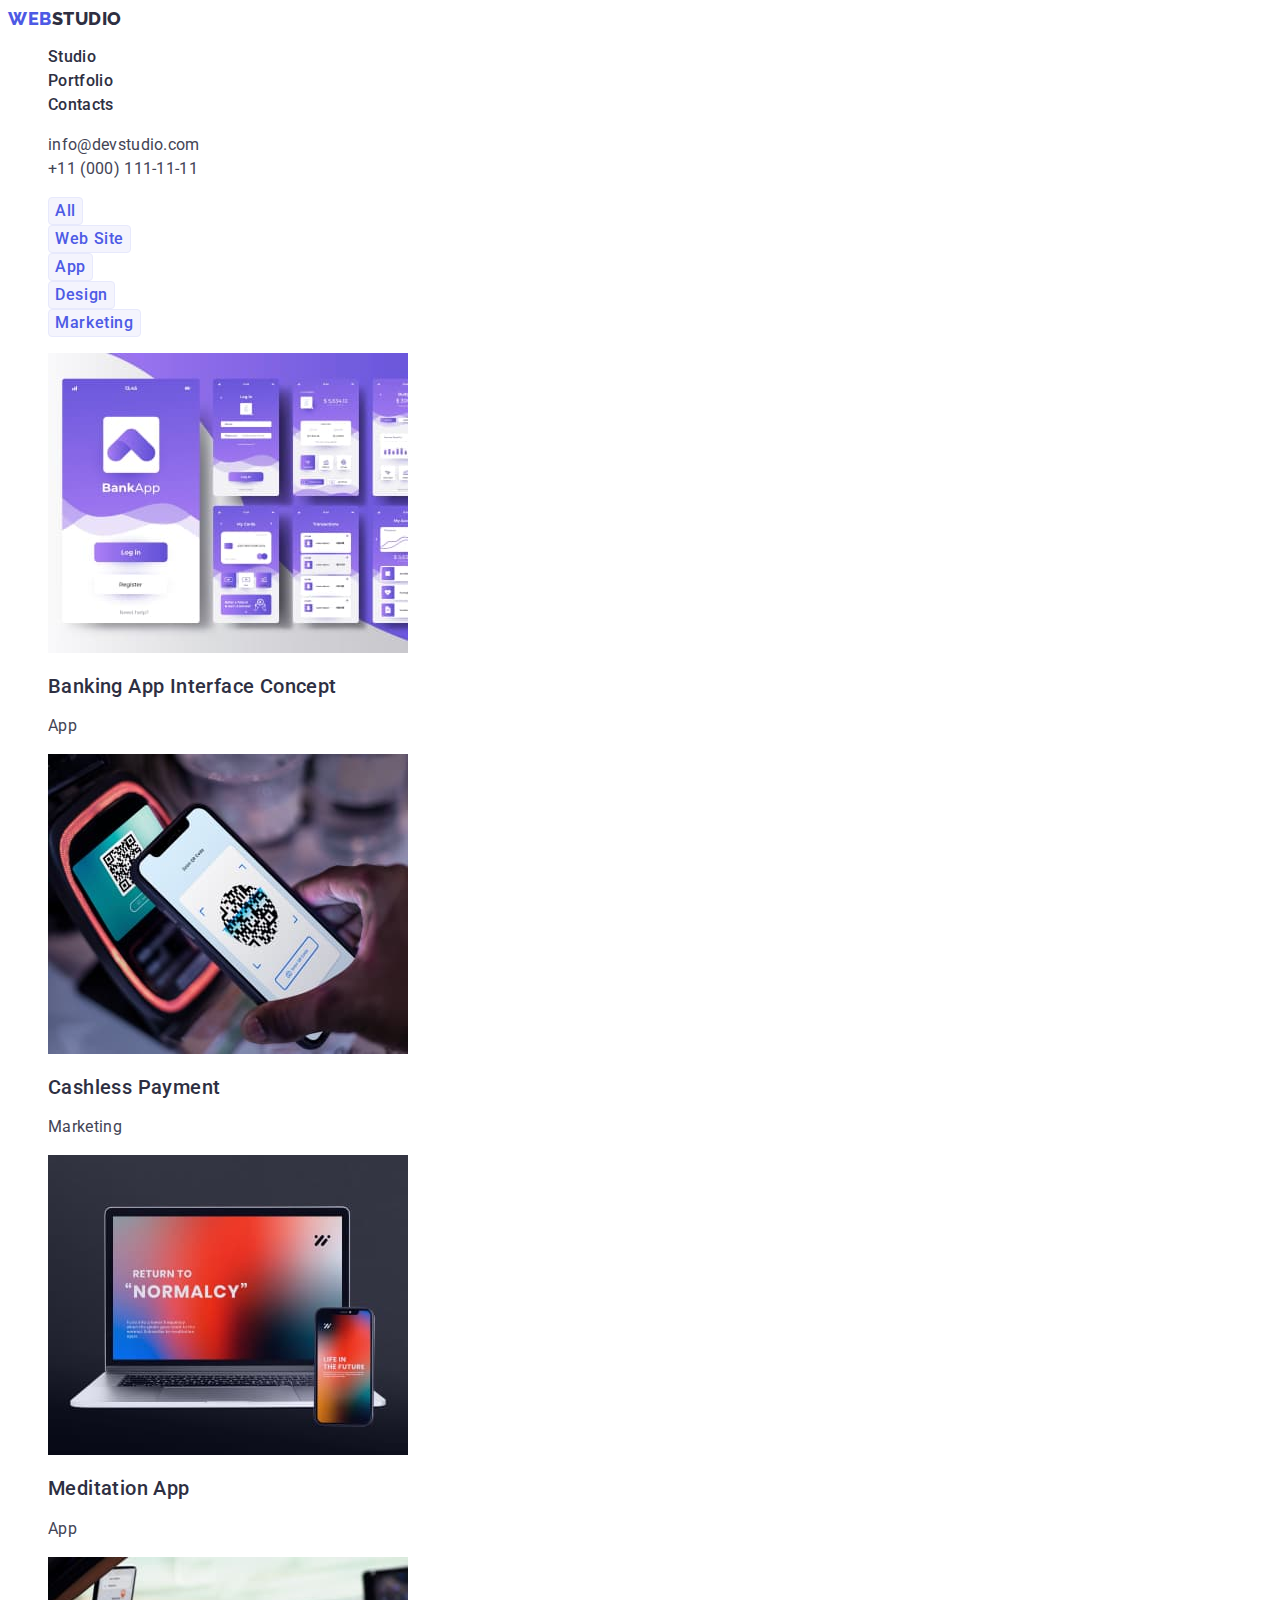
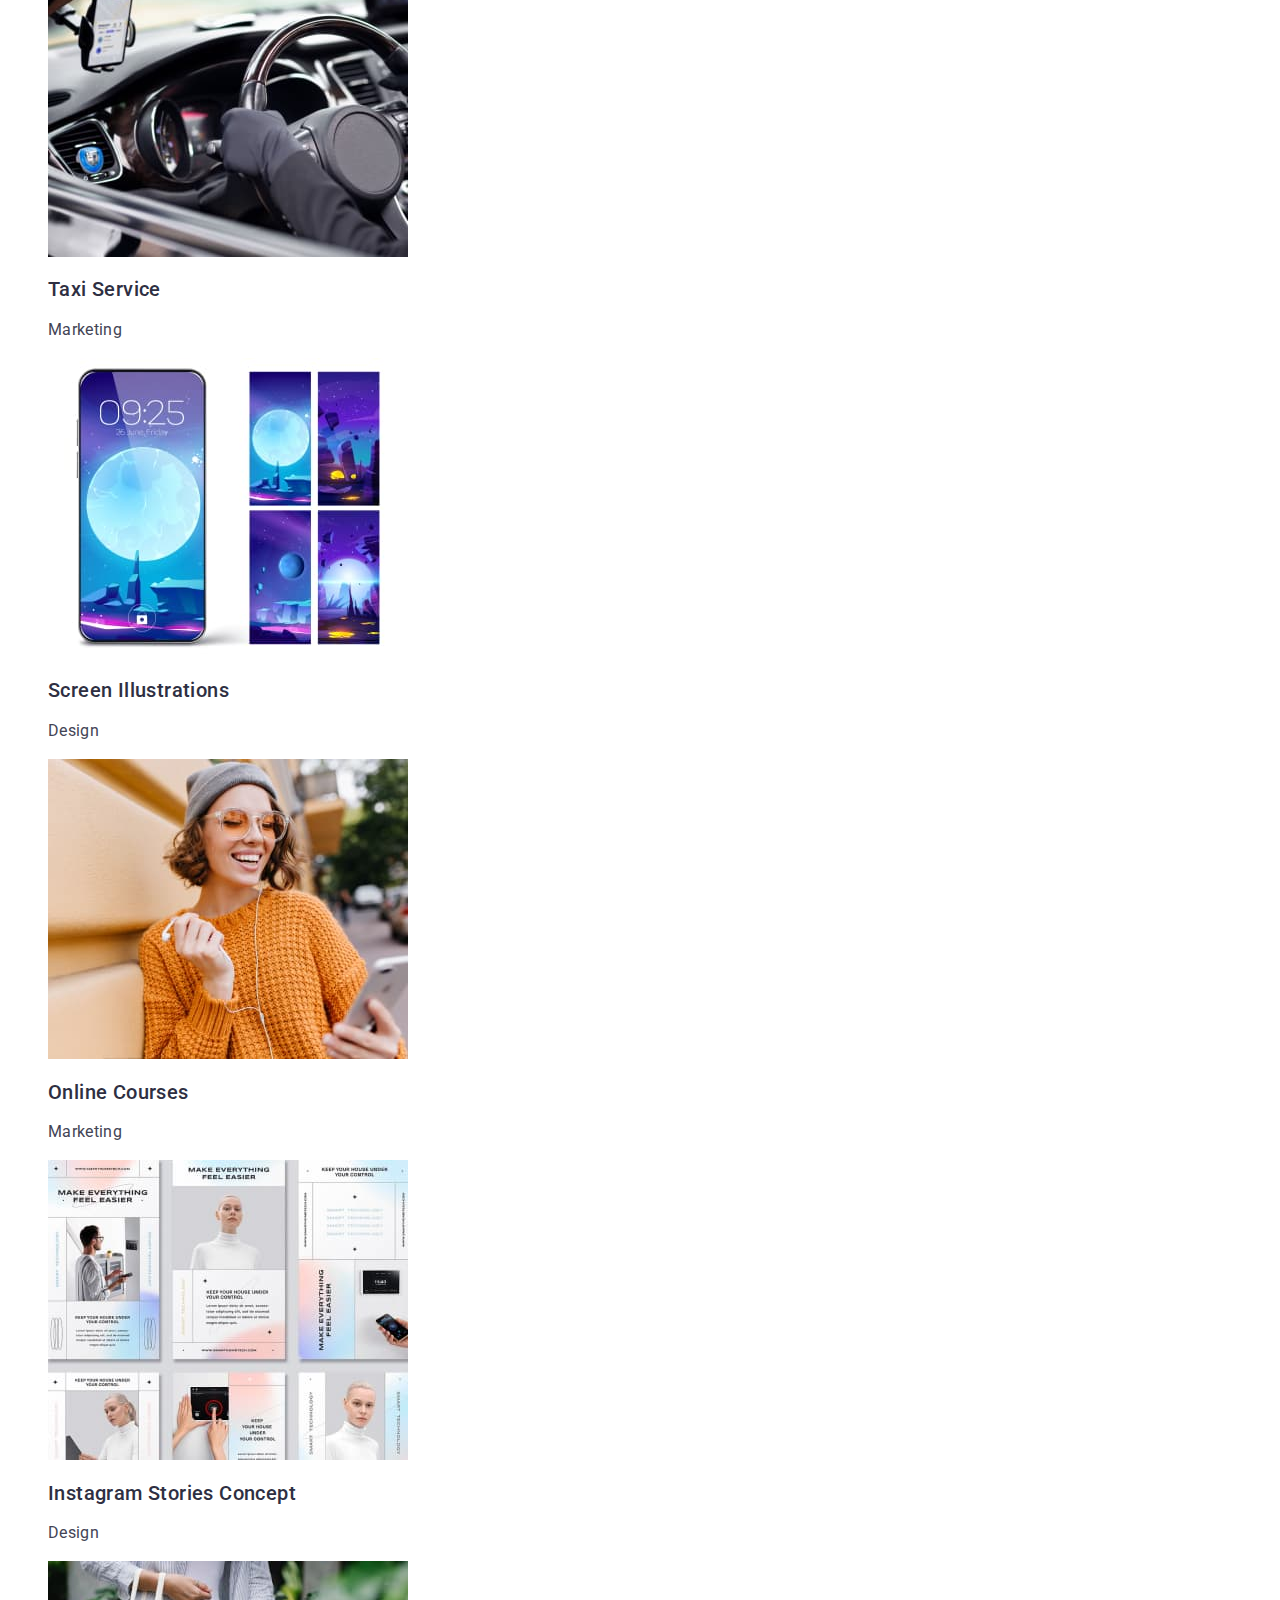
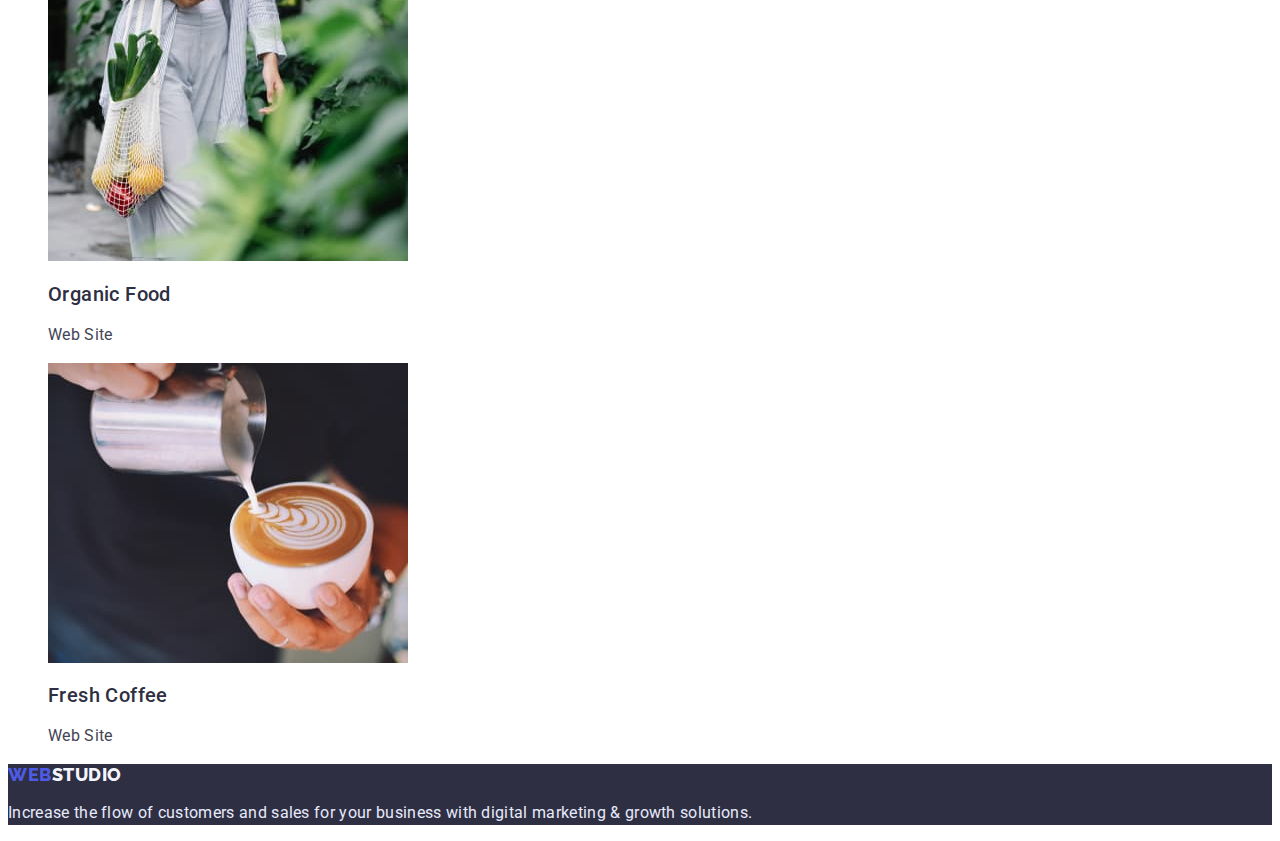
==== portfolio.html @ 59fc8929 "Initial commit" ====
<!DOCTYPE html>
<html lang="en">

<head>
    <meta charset="UTF-8">
    <meta http-equiv="X-UA-Compatible" content="IE=edge">
    <meta name="viewport" content="width=device-width, initial-scale=1.0">
    <title>Webstudio</title>
    <link rel="preconnect" href="https://fonts.googleapis.com">
    <link rel="preconnect" href="https://fonts.gstatic.com" crossorigin>
    <link href="https://fonts.googleapis.com/css2?family=Raleway:wght@800&display=swap" rel="stylesheet">
    <link rel="preconnect" href="https://fonts.googleapis.com">
    <link rel="preconnect" href="https://fonts.gstatic.com" crossorigin>
    <link href="https://fonts.googleapis.com/css2?family=Roboto:wght@400;500;700;900&display=swap" rel="stylesheet">
    <link rel="stylesheet" href="./css/styles.css">
</head>

<body>
    <header>
        <nav>
            <a href="./index.html" class="logo link">Web<span class="accent">Studio</span></a>
            <ul class="header-nav list">
                <li><a class="our-links link" href="./index.html">Studio</a></li>
                <li><a class="our-links link" href="./portfolio.html">Portfolio</a></li>
                <li><a class="our-links link" href="./index.html">Contacts</a></li>
            </ul>
        </nav>
        <address class="contacts-addresses">
            <ul class="contact-list list">
                <li><a class="contact link" href="mailto:info@devstudio.com">info@devstudio.com</a></li>
                <li><a class="contact link" href="tel:+110001111111">+11 (000) 111-11-11</a></li>
            </ul>
        </address>
    </header>
    <main>
        <section>
            <h1 hidden>filter</h1>
            <ul class="buttons-list list">
                <li class="list"><button class="btns" type="button">All</button></li>
                <li class="list"><button class="btns" type="button">Web Site</button></li>
                <li class="list"><button class="btns" type="button">App</button></li>
                <li class="list"><button class="btns" type="button">Design</button></li>
                <li class="list"><button class="btns" type="button">Marketing</button></li>
            </ul>

            <ul class="portfolio list">
                <li>
                    <a class="link" href=""><img src="./images/concept.jpg" alt="Banking App Interface Concept"
                            width="360" height="300">
                        <h2 class="apps-header">Banking App Interface Concept</h2>
                        <p class="apps-desc">App</p>
                    </a>
                </li>
                <li>
                    <a class="link" href=""><img src="./images/payment.jpg" alt="Cashless payment" width="360"
                            height="300">
                        <h2 class="apps-header">Cashless Payment</h2>
                        <p class="apps-desc">Marketing</p>
                    </a>
                </li>
                <li>
                    <a class="link" href=""><img src="./images/meditation.jpg" alt="Meditaion app in devices screen"
                            width="360" height="300">
                        <h2 class="apps-header">Meditation App</h2>
                        <p class="apps-desc">App</p>
                    </a>
                </li>
                <li>
                    <a class="link" href=""><img src="./images/taxiservice.jpg" alt="taxi salon" width="360"
                            height="300">
                        <h2 class="apps-header">Taxi Service</h2>
                        <p class="apps-desc">Marketing</p>
                    </a>
                </li>
                <li>
                    <a class="link" href=""><img src="./images/illustrations.jpg"
                            alt="Screen illustrations in phone screen" width="360" height="300">
                        <h2 class="apps-header">Screen Illustrations</h2>
                        <p class="apps-desc">Design</p>
                    </a>
                </li>
                <li>
                    <a class="link" href=""><img src="./images/courses.jpg" alt="Girl joined the couces by her phone"
                            width="360" height="300">
                        <h2 class="apps-header">Online Courses</h2>
                        <p class="apps-desc">Marketing</p>
                    </a>
                </li>
                <li>
                    <a class="link" href=""><img src="./images/stories.jpg" alt="Instagram stories concept" width="360"
                            height="300">
                        <h2 class="apps-header">Instagram Stories Concept</h2>
                        <p class="apps-desc">Design</p>
                    </a>
                </li>
                <li>
                    <a class="link" href=""><img src="./images/food.jpg" alt="Woman carries a bag of vegetables"
                            width="360" height="300">
                        <h2 class="apps-header">Organic Food</h2>
                        <p class="apps-desc">Web Site</p>
                    </a>
                </li>
                <li>
                    <a class="link" href=""><img src="./images/coffee.jpg" alt="A man pours coffee into a mug"
                            width="360" height="300">
                        <h2 class="apps-header">Fresh Coffee</h2>
                        <p class="apps-desc">Web Site</p>
                    </a>
                </li>
            </ul>
        </section>
    </main>
    <footer class="footer">
        <a class="footer-logo link" href="./index.html">Web<span class="second-accent">Studio</span></a>
        <p class="footer-paragraph">Increase the flow of customers and sales for your business with digital marketing &
            growth solutions.</p>
    </footer>
</body>

</html>
---- css/styles.css ----
:root {
    --brand-color: #4d5ae5;
    --second-color: #2E2F42;
    --third-color: #434455;
    --fourth-color: #404bbf;
    --fifth-color: #FFFFFF;
    --sixth-color: #F4F4FD;
    --seventh-color: #E7E9FC;
}
body {
    font-family: 'Roboto', sans-serif;
    color: #434455;
    
}
.logo {
    font-family: 'Raleway', sans-serif;
        font-weight: 800;
        font-size: 18px;
        line-height: 1.17;
    color:var(--brand-color);
    letter-spacing: 0.03em;
    text-transform: uppercase
}
.link {
    text-decoration: none;
}
.accent {
    color:var(--second-color);
}
.list {
    list-style: none;
}
.header-nav .our-links {
    font-family: 'Roboto', sans-serif;
font-weight: 500;
font-size: 16px;
line-height: 1.5;
letter-spacing: 0.02em;
color:var(--second-color);
text-decoration: none;
}

.header-nav .our-links:is(:hover, :focus) {
    color: var(--fourth-color);
}
.contacts-addresses {
font-style: normal;
}
.contact {
    font-family: 'Roboto', sans-serif;
font-size: 16px;
line-height: 1.5;
letter-spacing: 0.02em;
color: var(--third-color);
text-decoration: none;
}
.contact-list .contact:is(:hover, :focus) {
    color: var(--fourth-color);
}
.section-blue {
    background: var(--second-color);
}

.main-header {
    font-family: 'Roboto', sans-serif;
font-weight: 700;
font-size: 56px;
line-height: 1.07;
letter-spacing: 0.02em;
color: var(--fifth-color);
text-align: center;
}

.order-btn {
    font-family: 'Roboto', sans-serif;
        font-weight: 500;
        font-size: 16px;
        line-height: 1.5;
        letter-spacing: 0.04em;
        color: var(--fifth-color);
        background-color: var(--fourth-color);
        cursor: pointer;
        border-radius: 4px;
}
.order-btn:is(:hover, :focus) {
    background-color: var(--sixth-color);
    color: var(--brand-color)
}
.about-us .header-about-us {
        font-weight: 500;
        font-size: 20px;
        line-height: 1.2;
        letter-spacing: 0.02em;
        color: var(--second-color);
}
.about-us .desc-about-us {
    font-size: 16px;
    line-height: 1.5;
    letter-spacing: 0.02em;
    color: var(--third-color);
}

.our-work .header-work {
font-weight: 700;
font-size: 36px;
line-height: 1.11;
letter-spacing: 0.02em;
color: var(--second-color);
text-align: center;
text-transform: capitalize;
}
.team {
background-color: var(--sixth-color);
}
.team .team-header {
        font-weight: 700;
        font-size: 36px;
        line-height: 1.11;
        text-align: center;
        letter-spacing: 0.02em;
        text-transform: capitalize;
        color: var(--second-color);
}
.team-list .header-about-us {
        font-weight: 500;
        font-size: 20px;
        line-height: 1.2;
        letter-spacing: 0.02em;
        color: var(--second-color);
}
.team-list .proffesion {
        font-size: 16px;
        line-height: 1.5;
        letter-spacing: 0.02em;
        color: var(--third-color);
}
.footer {
    background-color: var(--second-color);
}
.footer-logo {
    font-family: 'Raleway', sans-serif;
        font-weight: 800;
        font-size: 18px;
        line-height: 1.17;
        letter-spacing: 0.03em;
color: var(--brand-color);
        text-decoration: none;
        text-transform: uppercase;
}
.footer-paragraph {
        font-size: 16px;
        line-height: 1.5;
        letter-spacing: 0.02em;
        color: var(--seventh-color);
}
.second-accent {
    color: var(--sixth-color);
}
.buttons-list .btns {
    font-family: 'Roboto', sans-serif;
        font-weight: 500;
        font-size: 16px;
        line-height: 1.5;
        letter-spacing: 0.04em;
        color: var(--brand-color);
        background-color: var(--sixth-color);
        border: 1px solid var(--seventh-color);
        border-radius: 4px;
        cursor: pointer;
}
.buttons-list .btns:is(:hover, :focus) {
color: var(--fifth-color);
background-color: var(--fourth-color) ;
}
.apps-header {
    font-weight: 500;
    font-size: 20px;
    line-height: 1.2;
    letter-spacing: 0.02em;
    color: var(--second-color);
}
.portfolio .apps-desc {
        font-size: 16px;
        line-height: 1.5;
        letter-spacing: 0.02em;
        color: var(--third-color);
}
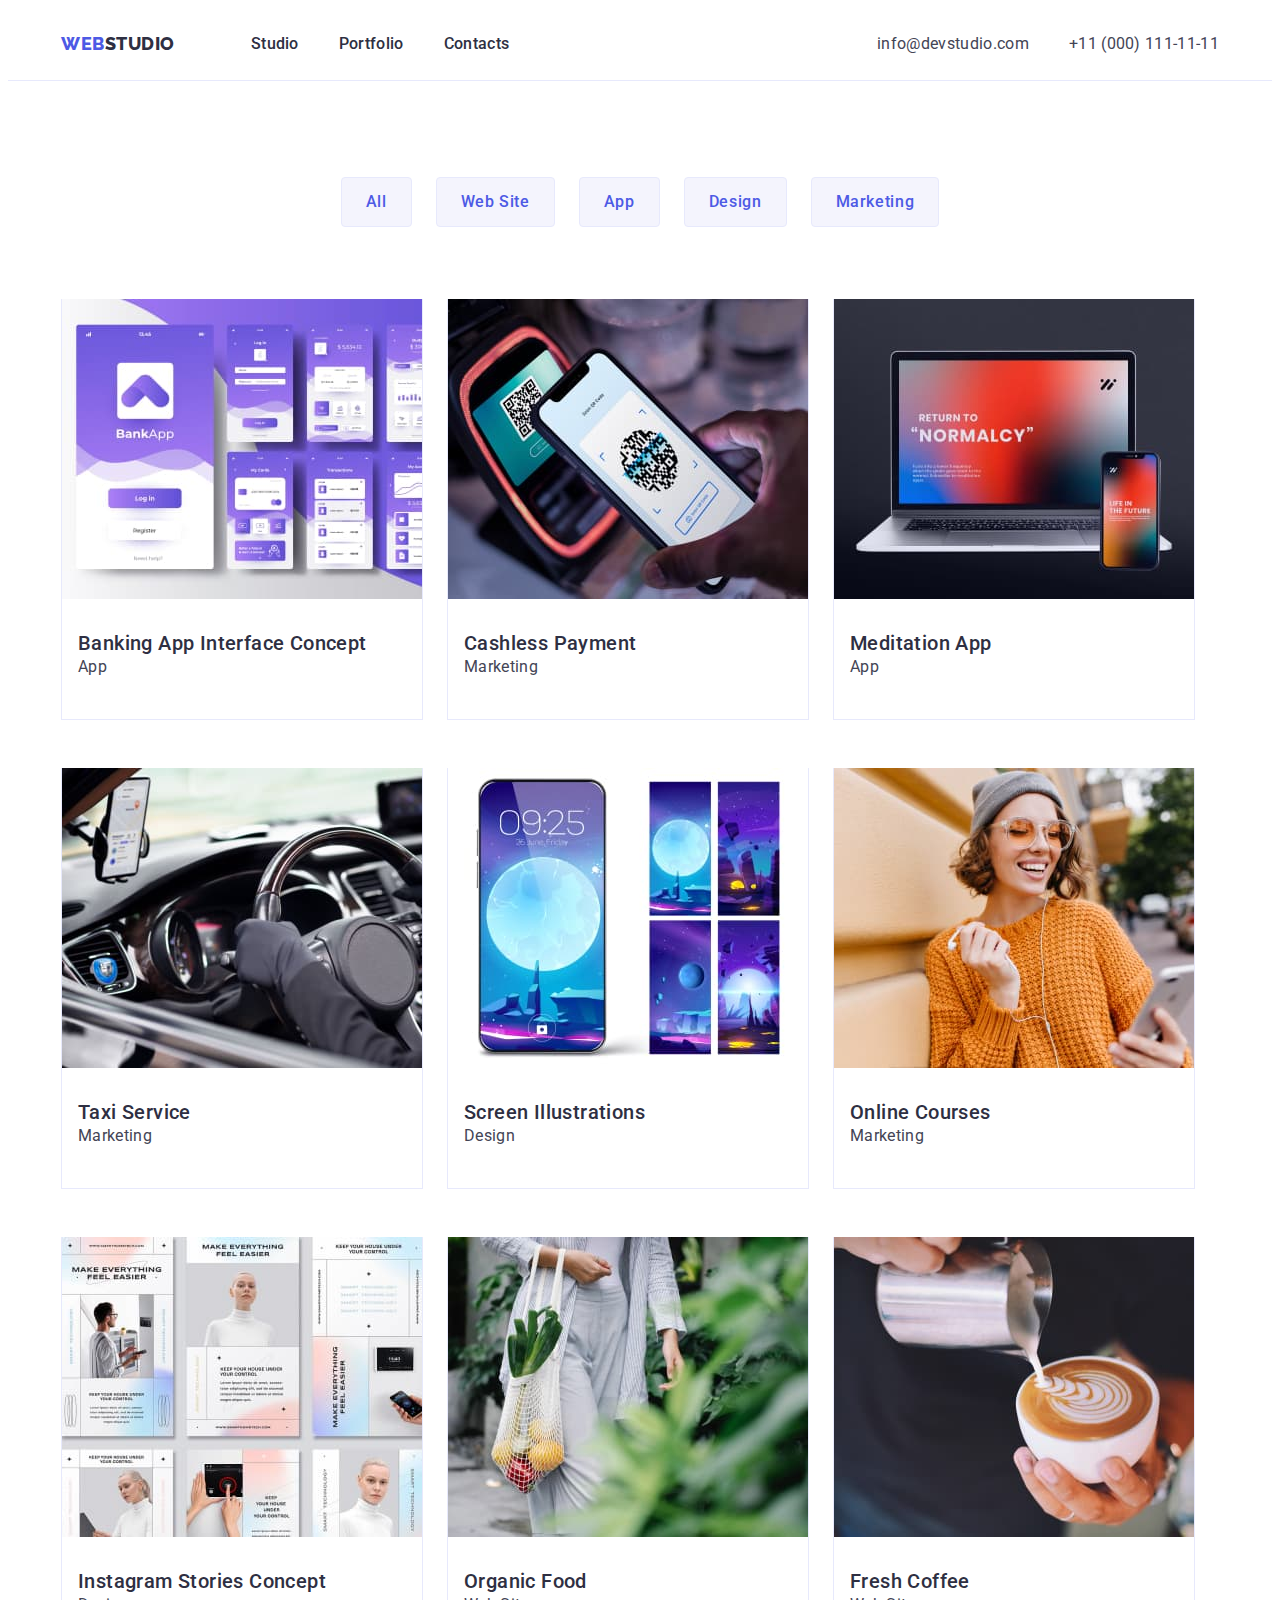
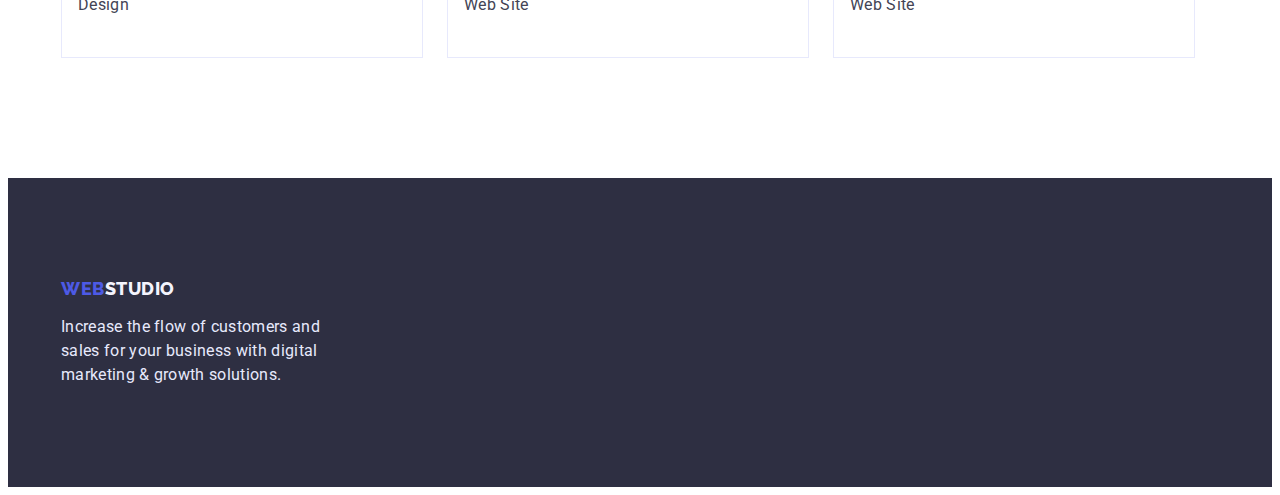
==== commit 0f3df0f2: "index.html" ====
--- a/portfolio.html
+++ b/portfolio.html
@@ -16,104 +16,131 @@
 </head>
 
 <body>
-    <header>
-        <nav>
-            <a href="./index.html" class="logo link">Web<span class="accent">Studio</span></a>
-            <ul class="header-nav list">
-                <li><a class="our-links link" href="./index.html">Studio</a></li>
-                <li><a class="our-links link" href="./portfolio.html">Portfolio</a></li>
-                <li><a class="our-links link" href="./index.html">Contacts</a></li>
-            </ul>
-        </nav>
-        <address class="contacts-addresses">
-            <ul class="contact-list list">
-                <li><a class="contact link" href="mailto:info@devstudio.com">info@devstudio.com</a></li>
-                <li><a class="contact link" href="tel:+110001111111">+11 (000) 111-11-11</a></li>
-            </ul>
-        </address>
+    <header class="header">
+        <div class="container header-container">
+            <nav class="header-navigate">
+                <a href="./index.html" class="logo link">Web<span class="accent">Studio</span></a>
+                <ul class="header-nav list">
+                    <li><a class="our-links link" href="./index.html">Studio</a></li>
+                    <li><a class="our-links link" href="./portfolio.html">Portfolio</a></li>
+                    <li><a class="our-links link" href="">Contacts</a></li>
+                </ul>
+            </nav>
+            <address class="contacts-addresses">
+                <ul class="contact-list list">
+                    <li><a class="contact link" href="mailto:info@devstudio.com">info@devstudio.com</a></li>
+                    <li><a class="contact link" href="tel:+110001111111">+11 (000) 111-11-11</a></li>
+                </ul>
+            </address>
+        </div>
     </header>
     <main>
-        <section>
-            <h1 hidden>filter</h1>
-            <ul class="buttons-list list">
-                <li class="list"><button class="btns" type="button">All</button></li>
-                <li class="list"><button class="btns" type="button">Web Site</button></li>
-                <li class="list"><button class="btns" type="button">App</button></li>
-                <li class="list"><button class="btns" type="button">Design</button></li>
-                <li class="list"><button class="btns" type="button">Marketing</button></li>
-            </ul>
+        <section class="main-section">
+            <div class="container">
+                <h1 class="hidden-header">filter</h1>
+                <ul class="buttons-list list">
+                    <li class="list"><button class="btns" type="button">All</button></li>
+                    <li class="list"><button class="btns" type="button">Web Site</button></li>
+                    <li class="list"><button class="btns" type="button">App</button></li>
+                    <li class="list"><button class="btns" type="button">Design</button></li>
+                    <li class="list"><button class="btns" type="button">Marketing</button></li>
+                </ul>
 
-            <ul class="portfolio list">
-                <li>
-                    <a class="link" href=""><img src="./images/concept.jpg" alt="Banking App Interface Concept"
-                            width="360" height="300">
-                        <h2 class="apps-header">Banking App Interface Concept</h2>
-                        <p class="apps-desc">App</p>
-                    </a>
-                </li>
-                <li>
-                    <a class="link" href=""><img src="./images/payment.jpg" alt="Cashless payment" width="360"
-                            height="300">
-                        <h2 class="apps-header">Cashless Payment</h2>
-                        <p class="apps-desc">Marketing</p>
-                    </a>
-                </li>
-                <li>
-                    <a class="link" href=""><img src="./images/meditation.jpg" alt="Meditaion app in devices screen"
-                            width="360" height="300">
-                        <h2 class="apps-header">Meditation App</h2>
-                        <p class="apps-desc">App</p>
-                    </a>
-                </li>
-                <li>
-                    <a class="link" href=""><img src="./images/taxiservice.jpg" alt="taxi salon" width="360"
-                            height="300">
-                        <h2 class="apps-header">Taxi Service</h2>
-                        <p class="apps-desc">Marketing</p>
-                    </a>
-                </li>
-                <li>
-                    <a class="link" href=""><img src="./images/illustrations.jpg"
-                            alt="Screen illustrations in phone screen" width="360" height="300">
-                        <h2 class="apps-header">Screen Illustrations</h2>
-                        <p class="apps-desc">Design</p>
-                    </a>
-                </li>
-                <li>
-                    <a class="link" href=""><img src="./images/courses.jpg" alt="Girl joined the couces by her phone"
-                            width="360" height="300">
-                        <h2 class="apps-header">Online Courses</h2>
-                        <p class="apps-desc">Marketing</p>
-                    </a>
-                </li>
-                <li>
-                    <a class="link" href=""><img src="./images/stories.jpg" alt="Instagram stories concept" width="360"
-                            height="300">
-                        <h2 class="apps-header">Instagram Stories Concept</h2>
-                        <p class="apps-desc">Design</p>
-                    </a>
-                </li>
-                <li>
-                    <a class="link" href=""><img src="./images/food.jpg" alt="Woman carries a bag of vegetables"
-                            width="360" height="300">
-                        <h2 class="apps-header">Organic Food</h2>
-                        <p class="apps-desc">Web Site</p>
-                    </a>
-                </li>
-                <li>
-                    <a class="link" href=""><img src="./images/coffee.jpg" alt="A man pours coffee into a mug"
-                            width="360" height="300">
-                        <h2 class="apps-header">Fresh Coffee</h2>
-                        <p class="apps-desc">Web Site</p>
-                    </a>
-                </li>
-            </ul>
+                <ul class="portfolio list">
+                    <div class="portfolio-card">
+                        <li>
+                            <a class="link" href=""><img src="./images/concept.jpg" alt="Banking App Interface Concept"
+                                    width="360" height="300">
+                                <h2 class="apps-header">Banking App Interface Concept</h2>
+                                <p class="apps-desc">App</p>
+                            </a>
+                        </li>
+                    </div>
+                    <div class="portfolio-card">
+                        <li>
+                            <a class="link" href=""><img src="./images/payment.jpg" alt="Cashless payment" width="360"
+                                    height="300">
+                                <h2 class="apps-header">Cashless Payment</h2>
+                                <p class="apps-desc">Marketing</p>
+                            </a>
+                        </li>
+                    </div>
+                    <div class="portfolio-card">
+                        <li>
+                            <a class="link" href=""><img src="./images/meditation.jpg"
+                                    alt="Meditaion app in devices screen" width="360" height="300">
+                                <h2 class="apps-header">Meditation App</h2>
+                                <p class="apps-desc">App</p>
+                            </a>
+                        </li>
+                    </div>
+                    <div class="portfolio-card">
+                        <li>
+                            <a class="link" href=""><img src="./images/taxiservice.jpg" alt="taxi salon" width="360"
+                                    height="300">
+                                <h2 class="apps-header">Taxi Service</h2>
+                                <p class="apps-desc">Marketing</p>
+                            </a>
+                        </li>
+                    </div>
+                    <div class="portfolio-card">
+                        <li>
+                            <a class="link" href=""><img src="./images/illustrations.jpg"
+                                    alt="Screen illustrations in phone screen" width="360" height="300">
+                                <h2 class="apps-header">Screen Illustrations</h2>
+                                <p class="apps-desc">Design</p>
+                            </a>
+                        </li>
+                    </div>
+                    <div class="portfolio-card">
+                        <li>
+                            <a class="link" href=""><img src="./images/courses.jpg"
+                                    alt="Girl joined the couces by her phone" width="360" height="300">
+                                <h2 class="apps-header">Online Courses</h2>
+                                <p class="apps-desc">Marketing</p>
+                            </a>
+                        </li>
+                    </div>
+                    <div class="portfolio-card">
+                        <li>
+                            <a class="link" href=""><img src="./images/stories.jpg" alt="Instagram stories concept"
+                                    width="360" height="300">
+                                <h2 class="apps-header">Instagram Stories Concept</h2>
+                                <p class="apps-desc">Design</p>
+                            </a>
+                        </li>
+                    </div>
+                    <div class="portfolio-card">
+                        <li>
+                            <a class="link" href=""><img src="./images/food.jpg" alt="Woman carries a bag of vegetables"
+                                    width="360" height="300">
+                                <h2 class="apps-header">Organic Food</h2>
+                                <p class="apps-desc">Web Site</p>
+                            </a>
+                        </li>
+                    </div>
+                    <div class="portfolio-card">
+                        <li>
+                            <a class="link" href=""><img src="./images/coffee.jpg" alt="A man pours coffee into a mug"
+                                    width="360" height="300">
+                                <h2 class="apps-header">Fresh Coffee</h2>
+                                <p class="apps-desc">Web Site</p>
+                            </a>
+                        </li>
+                    </div>
+                </ul>
+            </div>
         </section>
     </main>
     <footer class="footer">
-        <a class="footer-logo link" href="./index.html">Web<span class="second-accent">Studio</span></a>
-        <p class="footer-paragraph">Increase the flow of customers and sales for your business with digital marketing &
-            growth solutions.</p>
+        <div class="container">
+            <a class="footer-logo link" href="./index.html">Web<span class="second-accent">Studio</span></a>
+            <p class="footer-paragraph">Increase the flow of customers and <br> sales for your business with digital
+                <br>
+                marketing &
+                growth solutions.
+            </p>
+        </div>
     </footer>
 </body>
 
--- a/css/styles.css
+++ b/css/styles.css
@@ -7,10 +7,45 @@
     --sixth-color: #F4F4FD;
     --seventh-color: #E7E9FC;
 }
+p, h1, h2, h3, h4, h5, h6 {
+    margin: 0;
+}
+ul {
+    padding-left: 0;
+    margin: 0;
+}
+button {
+    cursor: pointer;
+}
+address {
+    font-style: normal;
+}
 body {
     font-family: 'Roboto', sans-serif;
     color: #434455;
     
+}
+img {
+    display: block;
+}
+.header {
+    padding-top: 24px;
+    padding-bottom: 24px;
+    border-bottom: 1px solid #E7E9FC;
+}
+.container {
+    width: 1158px;
+padding-left: 15px;
+padding-right: 15px;
+margin: 0 auto;
+}
+.header-container {
+    display: flex;
+}
+.header-navigate {
+    display: flex;
+    align-items: center;
+    margin-right: auto;
 }
 .logo {
     font-family: 'Raleway', sans-serif;
@@ -19,7 +54,8 @@
         line-height: 1.17;
     color:var(--brand-color);
     letter-spacing: 0.03em;
-    text-transform: uppercase
+    text-transform: uppercase;
+    margin-right: 76px;
 }
 .link {
     text-decoration: none;
@@ -27,8 +63,20 @@
 .accent {
     color:var(--second-color);
 }
+.our-work-list {
+    display: flex;
+    margin-top: 72px;
+}
+.our-work-list li:not(:last-child) {
+    margin-right: 24px;
+}
 .list {
     list-style: none;
+}
+.header-nav {
+    display: flex;
+    margin-right: 332px;
+    gap: 40px;
 }
 .header-nav .our-links {
     font-family: 'Roboto', sans-serif;
@@ -54,13 +102,34 @@
 color: var(--third-color);
 text-decoration: none;
 }
+.contact-list {
+    display: flex;
+    gap: 40px;
+}
 .contact-list .contact:is(:hover, :focus) {
     color: var(--fourth-color);
 }
 .section-blue {
     background: var(--second-color);
-}
-
+    padding-top: 188px;
+    padding-bottom: 188px;
+}
+.about-us-section {
+    padding-top: 120px;
+    padding-bottom: 120px;
+}
+.hidden-header {
+    display: none;
+}
+.about-us {
+    display: flex;
+}
+.about-us-width {
+    min-width: 264px;
+}
+.about-us .aboutus-list-box:not(:last-child) {
+    margin-right: 24px;
+}
 .main-header {
     font-family: 'Roboto', sans-serif;
 font-weight: 700;
@@ -69,6 +138,8 @@
 letter-spacing: 0.02em;
 color: var(--fifth-color);
 text-align: center;
+max-width: 496px;
+margin: 0 auto;
 }
 
 .order-btn {
@@ -80,11 +151,20 @@
         color: var(--fifth-color);
         background-color: var(--fourth-color);
         cursor: pointer;
+        border: none;
         border-radius: 4px;
+        display: block;
+        margin: 48px auto 0 auto;
+        width: 169px;
+        height: 56px;
+        box-shadow: 0px 4px 4px rgba(0, 0, 0, 0.15);
 }
 .order-btn:is(:hover, :focus) {
     background-color: var(--sixth-color);
     color: var(--brand-color)
+}
+.header-about-us {
+    padding-top: 32px;
 }
 .about-us .header-about-us {
         font-weight: 500;
@@ -99,7 +179,12 @@
     letter-spacing: 0.02em;
     color: var(--third-color);
 }
-
+.proffesion {
+ padding-bottom: 32px;
+}
+.our-work {
+padding-bottom: 120px;
+}
 .our-work .header-work {
 font-weight: 700;
 font-size: 36px;
@@ -111,6 +196,9 @@
 }
 .team {
 background-color: var(--sixth-color);
+padding-top: 120px;
+padding-bottom: 120px;
+
 }
 .team .team-header {
         font-weight: 700;
@@ -121,12 +209,27 @@
         text-transform: capitalize;
         color: var(--second-color);
 }
+.team-list {
+    display: flex;
+    margin-top: 72px;
+}
+.team-card {
+    max-width: 264px;
+    background-color: #fff;
+    text-align: center;
+    border-radius: 0px 0px 4px 4px;
+}
+
+ .team-list .team-card:not(:last-child) {
+    margin-right: 24px;
+ }       
 .team-list .header-about-us {
         font-weight: 500;
         font-size: 20px;
         line-height: 1.2;
         letter-spacing: 0.02em;
         color: var(--second-color);
+        margin-bottom: 8px;
 }
 .team-list .proffesion {
         font-size: 16px;
@@ -136,6 +239,8 @@
 }
 .footer {
     background-color: var(--second-color);
+    padding-top: 100px;
+    padding-bottom: 100px;
 }
 .footer-logo {
     font-family: 'Raleway', sans-serif;
@@ -152,9 +257,20 @@
         line-height: 1.5;
         letter-spacing: 0.02em;
         color: var(--seventh-color);
+        margin-top: 16px;
 }
 .second-accent {
     color: var(--sixth-color);
+}
+.main-section {
+padding-top: 96px; 
+padding-bottom: 120px;   
+}       
+.buttons-list{
+    display: flex;
+    column-gap: 24px;
+    row-gap: 48px;
+    justify-content: center;
 }
 .buttons-list .btns {
     font-family: 'Roboto', sans-serif;
@@ -167,6 +283,8 @@
         border: 1px solid var(--seventh-color);
         border-radius: 4px;
         cursor: pointer;
+        padding: 12px 24px;
+        
 }
 .buttons-list .btns:is(:hover, :focus) {
 color: var(--fifth-color);
@@ -178,10 +296,37 @@
     line-height: 1.2;
     letter-spacing: 0.02em;
     color: var(--second-color);
-}
+    padding-top: 32px;
+    padding-left: 16px;
+}
+.portfolio {
+    display: flex;
+    margin-top: 72px;
+    flex-wrap: wrap;
+}
+.portfolio-card:not(:nth-child(3n+3)) {
+border-right: 1px solid #E7E9FC;
+border-bottom: 1px solid #E7E9FC;
+border-left: 1px solid #E7E9FC;
+width: 360px;
+height: 420px;
+margin-right: 24px;
+}
+.portfolio-card {
+    border-right: 1px solid #E7E9FC;
+        border-bottom: 1px solid #E7E9FC;
+        border-left: 1px solid #E7E9FC;
+        width: 360px;
+        height: 420px;
+}
+.portfolio-card:not(:nth-child(n+7)) {
+    margin-bottom: 48px ;
+}
+
 .portfolio .apps-desc {
         font-size: 16px;
         line-height: 1.5;
         letter-spacing: 0.02em;
         color: var(--third-color);
-}
+        padding-left: 16px;
+}
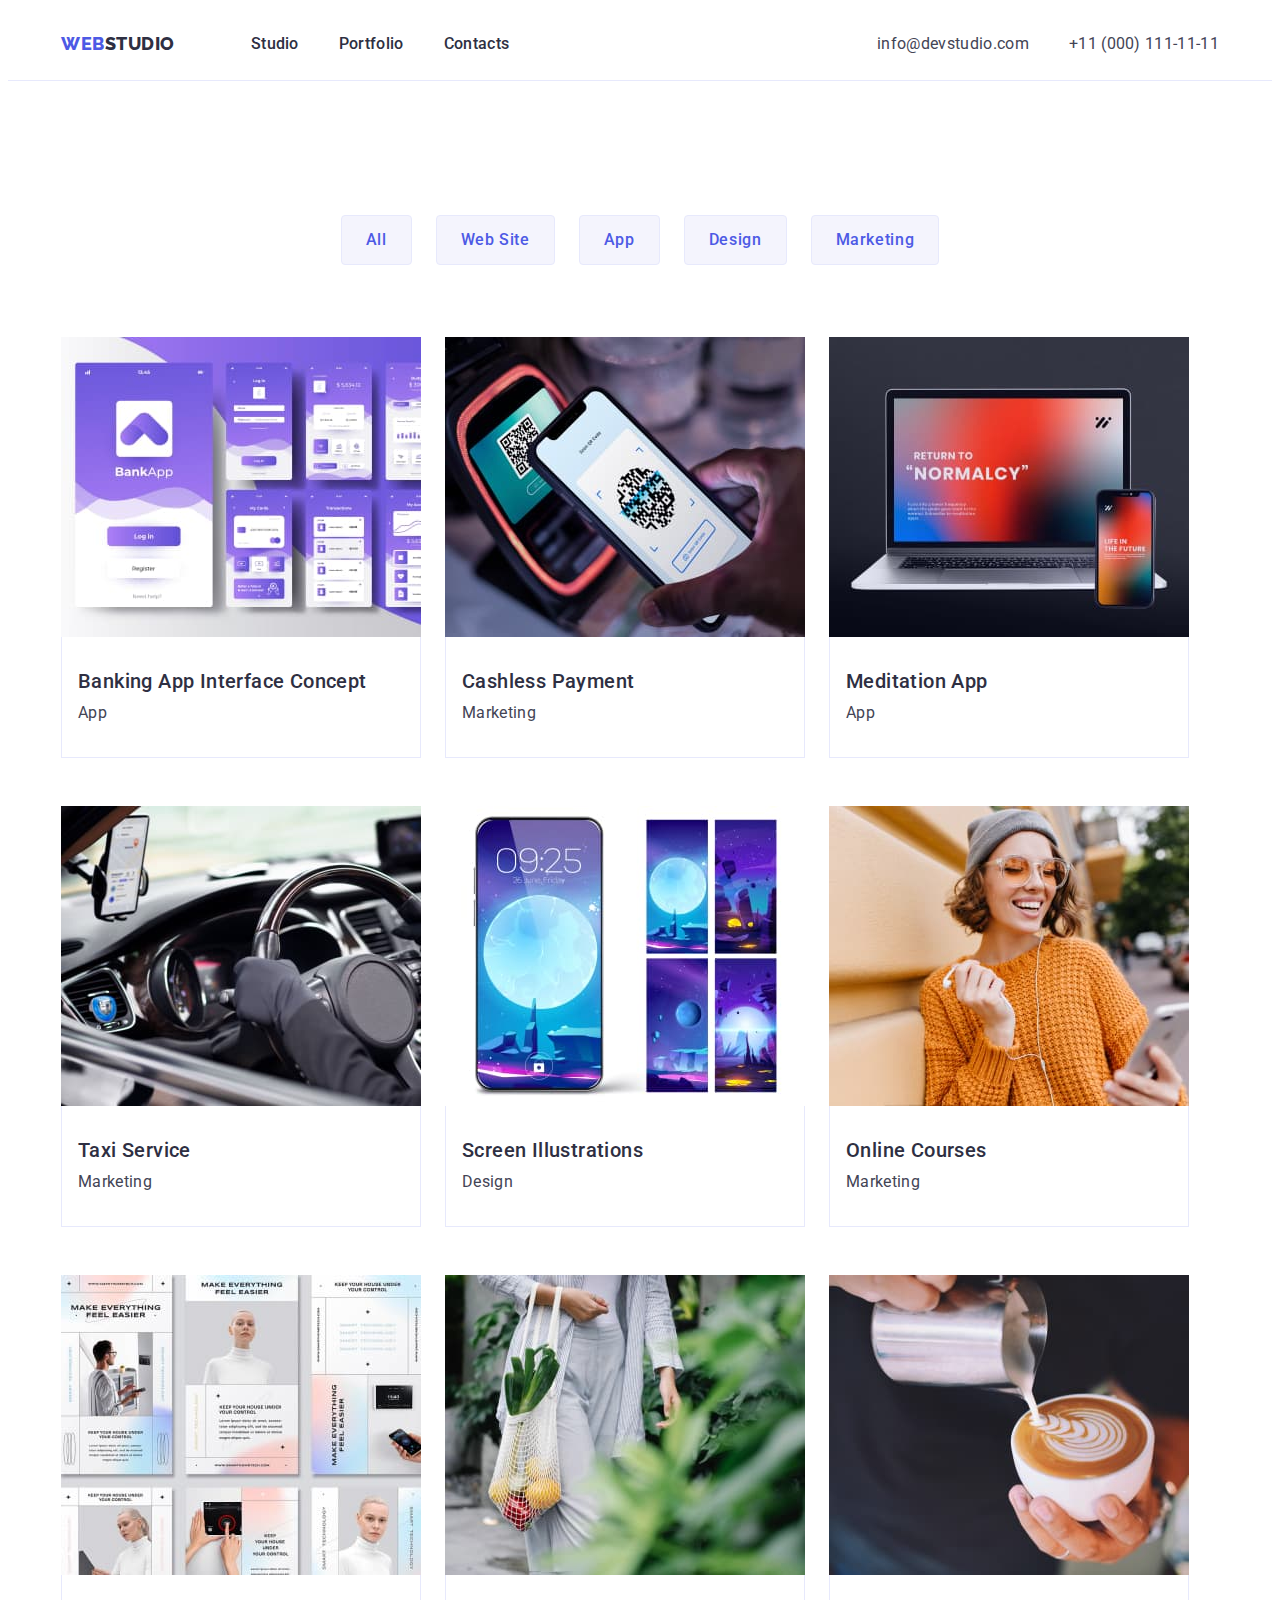
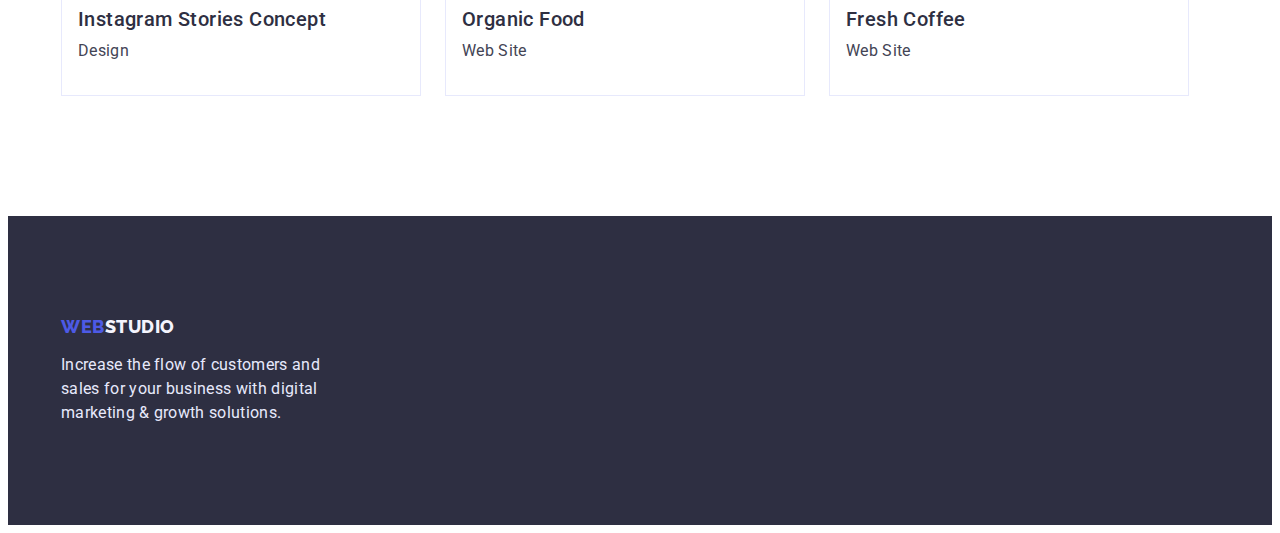
==== commit 41e762b6: "fixed 1" ====
--- a/portfolio.html
+++ b/portfolio.html
@@ -47,87 +47,88 @@
                 </ul>
 
                 <ul class="portfolio list">
-                    <div class="portfolio-card">
-                        <li>
-                            <a class="link" href=""><img src="./images/concept.jpg" alt="Banking App Interface Concept"
-                                    width="360" height="300">
+                    <li class="portfolio-card">
+                        <a class="link" href=""><img src="./images/concept.jpg" alt="Banking App Interface Concept"
+                                width="360" height="300">
+                            <div class="portfolio-box">
                                 <h2 class="apps-header">Banking App Interface Concept</h2>
                                 <p class="apps-desc">App</p>
-                            </a>
-                        </li>
-                    </div>
-                    <div class="portfolio-card">
-                        <li>
-                            <a class="link" href=""><img src="./images/payment.jpg" alt="Cashless payment" width="360"
-                                    height="300">
+                            </div>
+                        </a>
+                    </li>
+                    <li class="portfolio-card">
+                        <a class="link" href=""><img src="./images/payment.jpg" alt="Cashless payment" width="360"
+                                height="300">
+                            <div class="portfolio-box">
                                 <h2 class="apps-header">Cashless Payment</h2>
                                 <p class="apps-desc">Marketing</p>
-                            </a>
-                        </li>
-                    </div>
-                    <div class="portfolio-card">
-                        <li>
-                            <a class="link" href=""><img src="./images/meditation.jpg"
-                                    alt="Meditaion app in devices screen" width="360" height="300">
+                            </div>
+                        </a>
+                    </li>
+                    <li class="portfolio-card">
+                        <a class="link" href=""><img src="./images/meditation.jpg" alt="Meditaion app in devices screen"
+                                width="360" height="300">
+                            <div class="portfolio-box">
                                 <h2 class="apps-header">Meditation App</h2>
                                 <p class="apps-desc">App</p>
-                            </a>
-                        </li>
-                    </div>
-                    <div class="portfolio-card">
-                        <li>
-                            <a class="link" href=""><img src="./images/taxiservice.jpg" alt="taxi salon" width="360"
-                                    height="300">
+                            </div>
+                        </a>
+                    </li>
+                    <li class="portfolio-card">
+                        <a class="link" href=""><img src="./images/taxiservice.jpg" alt="taxi salon" width="360"
+                                height="300">
+                            <div class="portfolio-box">
                                 <h2 class="apps-header">Taxi Service</h2>
                                 <p class="apps-desc">Marketing</p>
-                            </a>
-                        </li>
-                    </div>
-                    <div class="portfolio-card">
-                        <li>
-                            <a class="link" href=""><img src="./images/illustrations.jpg"
-                                    alt="Screen illustrations in phone screen" width="360" height="300">
+                            </div>
+                        </a>
+                    </li>
+                    <li class="portfolio-card">
+                        <a class="link" href=""><img src="./images/illustrations.jpg"
+                                alt="Screen illustrations in phone screen" width="360" height="300">
+                            <div class="portfolio-box">
                                 <h2 class="apps-header">Screen Illustrations</h2>
                                 <p class="apps-desc">Design</p>
-                            </a>
-                        </li>
-                    </div>
-                    <div class="portfolio-card">
-                        <li>
-                            <a class="link" href=""><img src="./images/courses.jpg"
-                                    alt="Girl joined the couces by her phone" width="360" height="300">
+                            </div>
+                        </a>
+                    </li>
+                    <li class="portfolio-card">
+                        <a class="link" href=""><img src="./images/courses.jpg"
+                                alt="Girl joined the couces by her phone" width="360" height="300">
+                            <div class="portfolio-box">
                                 <h2 class="apps-header">Online Courses</h2>
                                 <p class="apps-desc">Marketing</p>
-                            </a>
-                        </li>
-                    </div>
-                    <div class="portfolio-card">
-                        <li>
-                            <a class="link" href=""><img src="./images/stories.jpg" alt="Instagram stories concept"
-                                    width="360" height="300">
+                            </div>
+                        </a>
+                    </li>
+                    <li class="portfolio-card">
+                        <a class="link" href=""><img src="./images/stories.jpg" alt="Instagram stories concept"
+                                width="360" height="300">
+                            <div class="portfolio-box">
                                 <h2 class="apps-header">Instagram Stories Concept</h2>
                                 <p class="apps-desc">Design</p>
-                            </a>
-                        </li>
-                    </div>
-                    <div class="portfolio-card">
-                        <li>
-                            <a class="link" href=""><img src="./images/food.jpg" alt="Woman carries a bag of vegetables"
-                                    width="360" height="300">
+                            </div>
+                        </a>
+                    </li>
+                    <li class="portfolio-card">
+                        <a class="link" href=""><img src="./images/food.jpg" alt="Woman carries a bag of vegetables"
+                                width="360" height="300">
+                            <div class="portfolio-box">
                                 <h2 class="apps-header">Organic Food</h2>
                                 <p class="apps-desc">Web Site</p>
-                            </a>
-                        </li>
-                    </div>
-                    <div class="portfolio-card">
-                        <li>
-                            <a class="link" href=""><img src="./images/coffee.jpg" alt="A man pours coffee into a mug"
-                                    width="360" height="300">
+                            </div>
+                        </a>
+                    </li>
+                    <li class="portfolio-card">
+
+                        <a class="link" href=""><img src="./images/coffee.jpg" alt="A man pours coffee into a mug"
+                                width="360" height="300">
+                            <div class="portfolio-box">
                                 <h2 class="apps-header">Fresh Coffee</h2>
                                 <p class="apps-desc">Web Site</p>
-                            </a>
-                        </li>
-                    </div>
+                            </div>
+                        </a>
+                    </li>
                 </ul>
             </div>
         </section>
--- a/css/styles.css
+++ b/css/styles.css
@@ -75,7 +75,6 @@
 }
 .header-nav {
     display: flex;
-    margin-right: 332px;
     gap: 40px;
 }
 .header-nav .our-links {
@@ -119,16 +118,18 @@
     padding-bottom: 120px;
 }
 .hidden-header {
-    display: none;
+    visibility: hidden;
 }
 .about-us {
     display: flex;
 }
-.about-us-width {
-    min-width: 264px;
-}
+
 .about-us .aboutus-list-box:not(:last-child) {
     margin-right: 24px;
+}
+.aboutus-list-box {
+min-width: 264px;
+flex-basis: auto 264px;
 }
 .main-header {
     font-family: 'Roboto', sans-serif;
@@ -163,8 +164,13 @@
     background-color: var(--sixth-color);
     color: var(--brand-color)
 }
+.team-box {
+    padding-top: 32px;
+    padding-bottom: 32px;
+
+}
 .header-about-us {
-    padding-top: 32px;
+    margin-bottom: 8px;
 }
 .about-us .header-about-us {
         font-weight: 500;
@@ -178,9 +184,6 @@
     line-height: 1.5;
     letter-spacing: 0.02em;
     color: var(--third-color);
-}
-.proffesion {
- padding-bottom: 32px;
 }
 .our-work {
 padding-bottom: 120px;
@@ -229,7 +232,6 @@
         line-height: 1.2;
         letter-spacing: 0.02em;
         color: var(--second-color);
-        margin-bottom: 8px;
 }
 .team-list .proffesion {
         font-size: 16px;
@@ -258,6 +260,7 @@
         letter-spacing: 0.02em;
         color: var(--seventh-color);
         margin-top: 16px;
+        width: 264px;
 }
 .second-accent {
     color: var(--sixth-color);
@@ -296,8 +299,7 @@
     line-height: 1.2;
     letter-spacing: 0.02em;
     color: var(--second-color);
-    padding-top: 32px;
-    padding-left: 16px;
+    margin-bottom: 8px;
 }
 .portfolio {
     display: flex;
@@ -305,28 +307,26 @@
     flex-wrap: wrap;
 }
 .portfolio-card:not(:nth-child(3n+3)) {
-border-right: 1px solid #E7E9FC;
-border-bottom: 1px solid #E7E9FC;
-border-left: 1px solid #E7E9FC;
 width: 360px;
-height: 420px;
 margin-right: 24px;
 }
 .portfolio-card {
-    border-right: 1px solid #E7E9FC;
-        border-bottom: 1px solid #E7E9FC;
-        border-left: 1px solid #E7E9FC;
-        width: 360px;
-        height: 420px;
+    width: 360px;
 }
 .portfolio-card:not(:nth-child(n+7)) {
     margin-bottom: 48px ;
 }
-
+.portfolio-box {
+    padding-top: 32px;
+    padding-bottom: 32px;
+    padding-left: 16px;
+    border-right: 1px solid #E7E9FC;
+     border-bottom: 1px solid #E7E9FC;
+     border-left: 1px solid #E7E9FC;
+}
 .portfolio .apps-desc {
         font-size: 16px;
         line-height: 1.5;
         letter-spacing: 0.02em;
         color: var(--third-color);
-        padding-left: 16px;
-}
+}
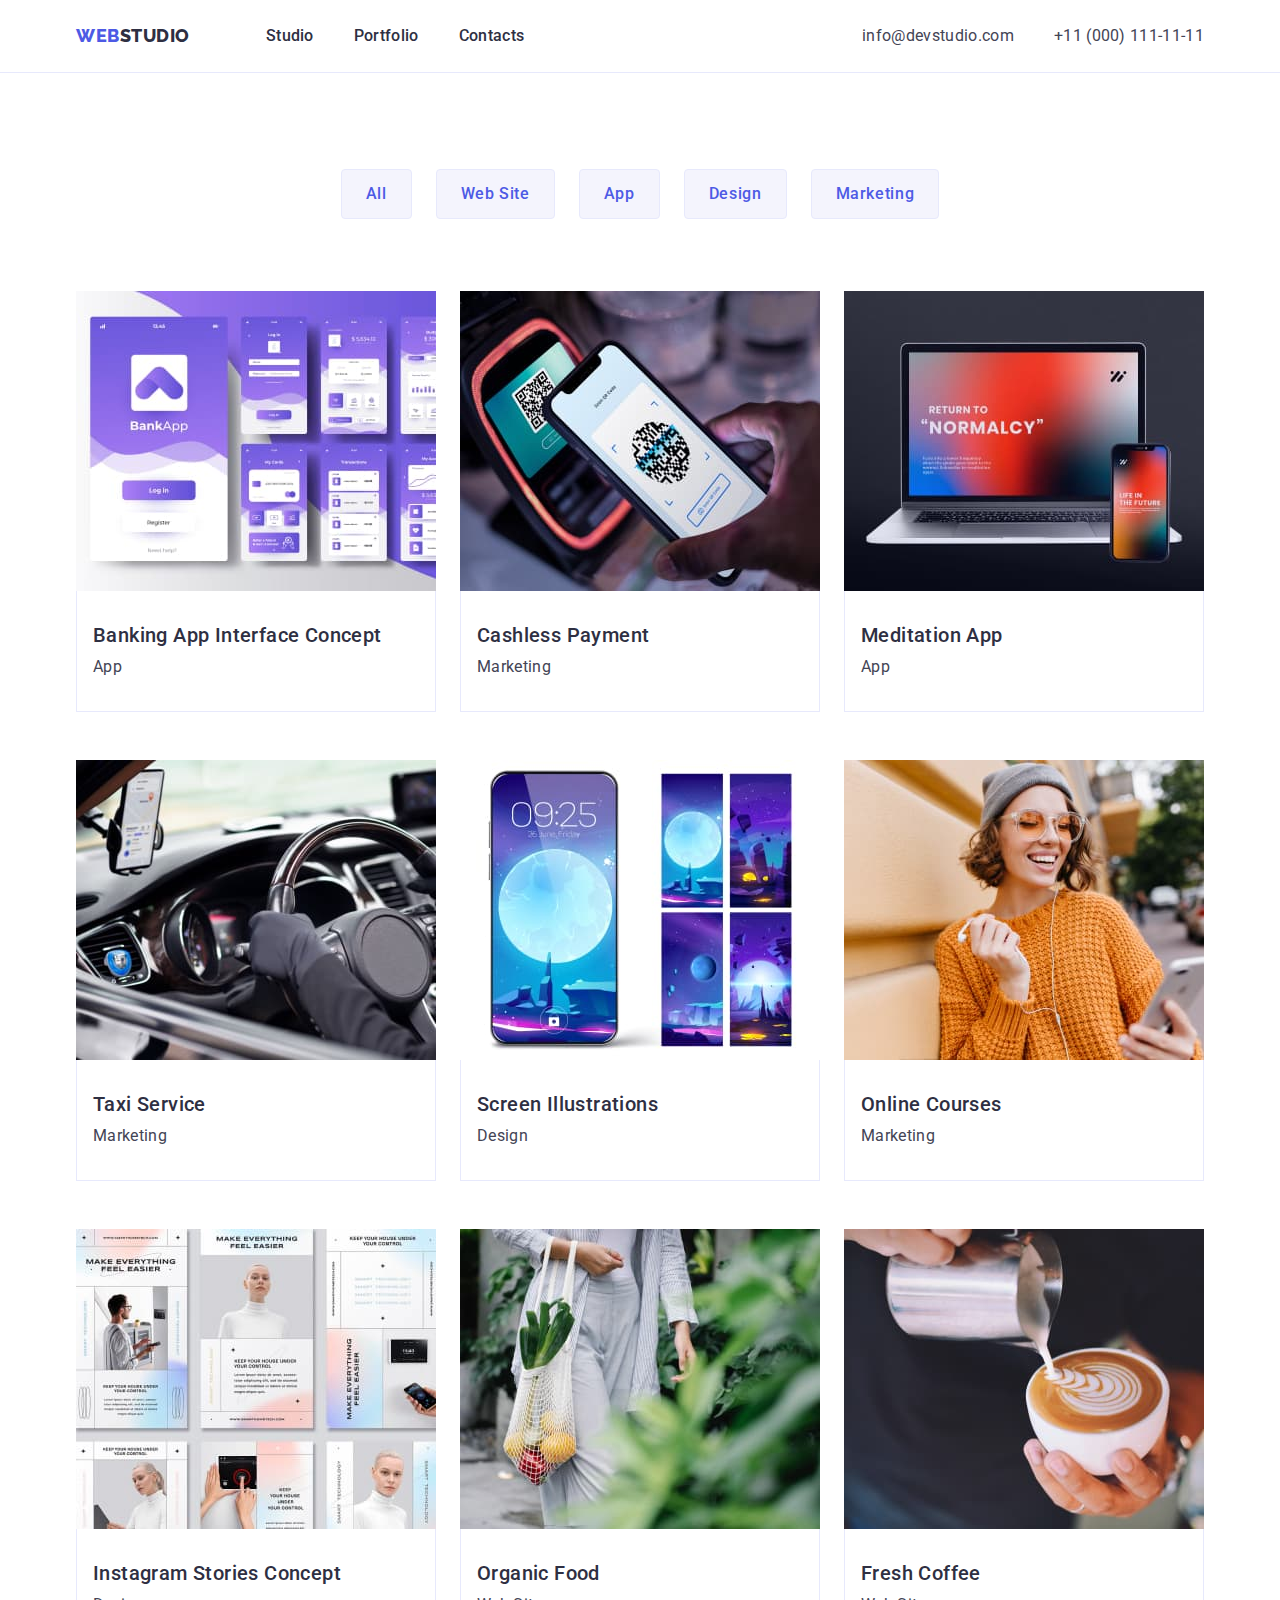
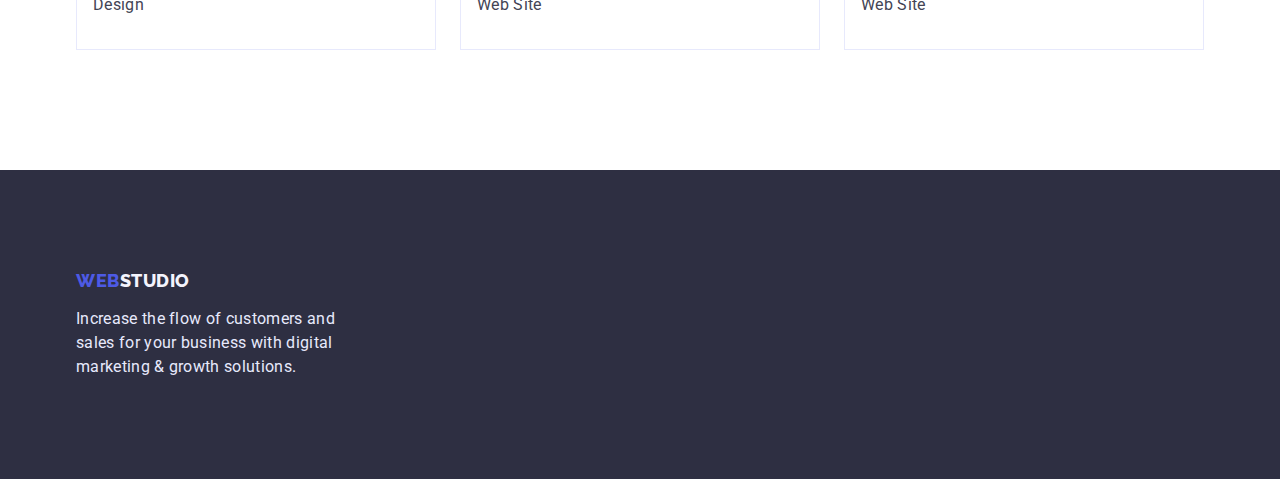
==== commit 029e8eb6: "fixed 2" ====
--- a/portfolio.html
+++ b/portfolio.html
@@ -12,6 +12,8 @@
     <link rel="preconnect" href="https://fonts.googleapis.com">
     <link rel="preconnect" href="https://fonts.gstatic.com" crossorigin>
     <link href="https://fonts.googleapis.com/css2?family=Roboto:wght@400;500;700;900&display=swap" rel="stylesheet">
+    <link rel="stylesheet"
+        href="https://cdnjs.cloudflare.com/ajax/libs/modern-normalize/1.1.0/modern-normalize.min.css">
     <link rel="stylesheet" href="./css/styles.css">
 </head>
 
@@ -37,7 +39,7 @@
     <main>
         <section class="main-section">
             <div class="container">
-                <h1 class="hidden-header">filter</h1>
+                <h1 class="visually-hidden">filter</h1>
                 <ul class="buttons-list list">
                     <li class="list"><button class="btns" type="button">All</button></li>
                     <li class="list"><button class="btns" type="button">Web Site</button></li>
--- a/css/styles.css
+++ b/css/styles.css
@@ -117,9 +117,18 @@
     padding-top: 120px;
     padding-bottom: 120px;
 }
-.hidden-header {
-    visibility: hidden;
-}
+.visually-hidden {
+        position: absolute;
+        width: 1px;
+        height: 1px;
+        margin: -1px;
+        border: 0;
+        padding: 0;
+        white-space: nowrap;
+        clip-path: inset(100%);
+        clip: rect(0 0 0 0);
+        overflow: hidden;
+    }
 .about-us {
     display: flex;
 }
